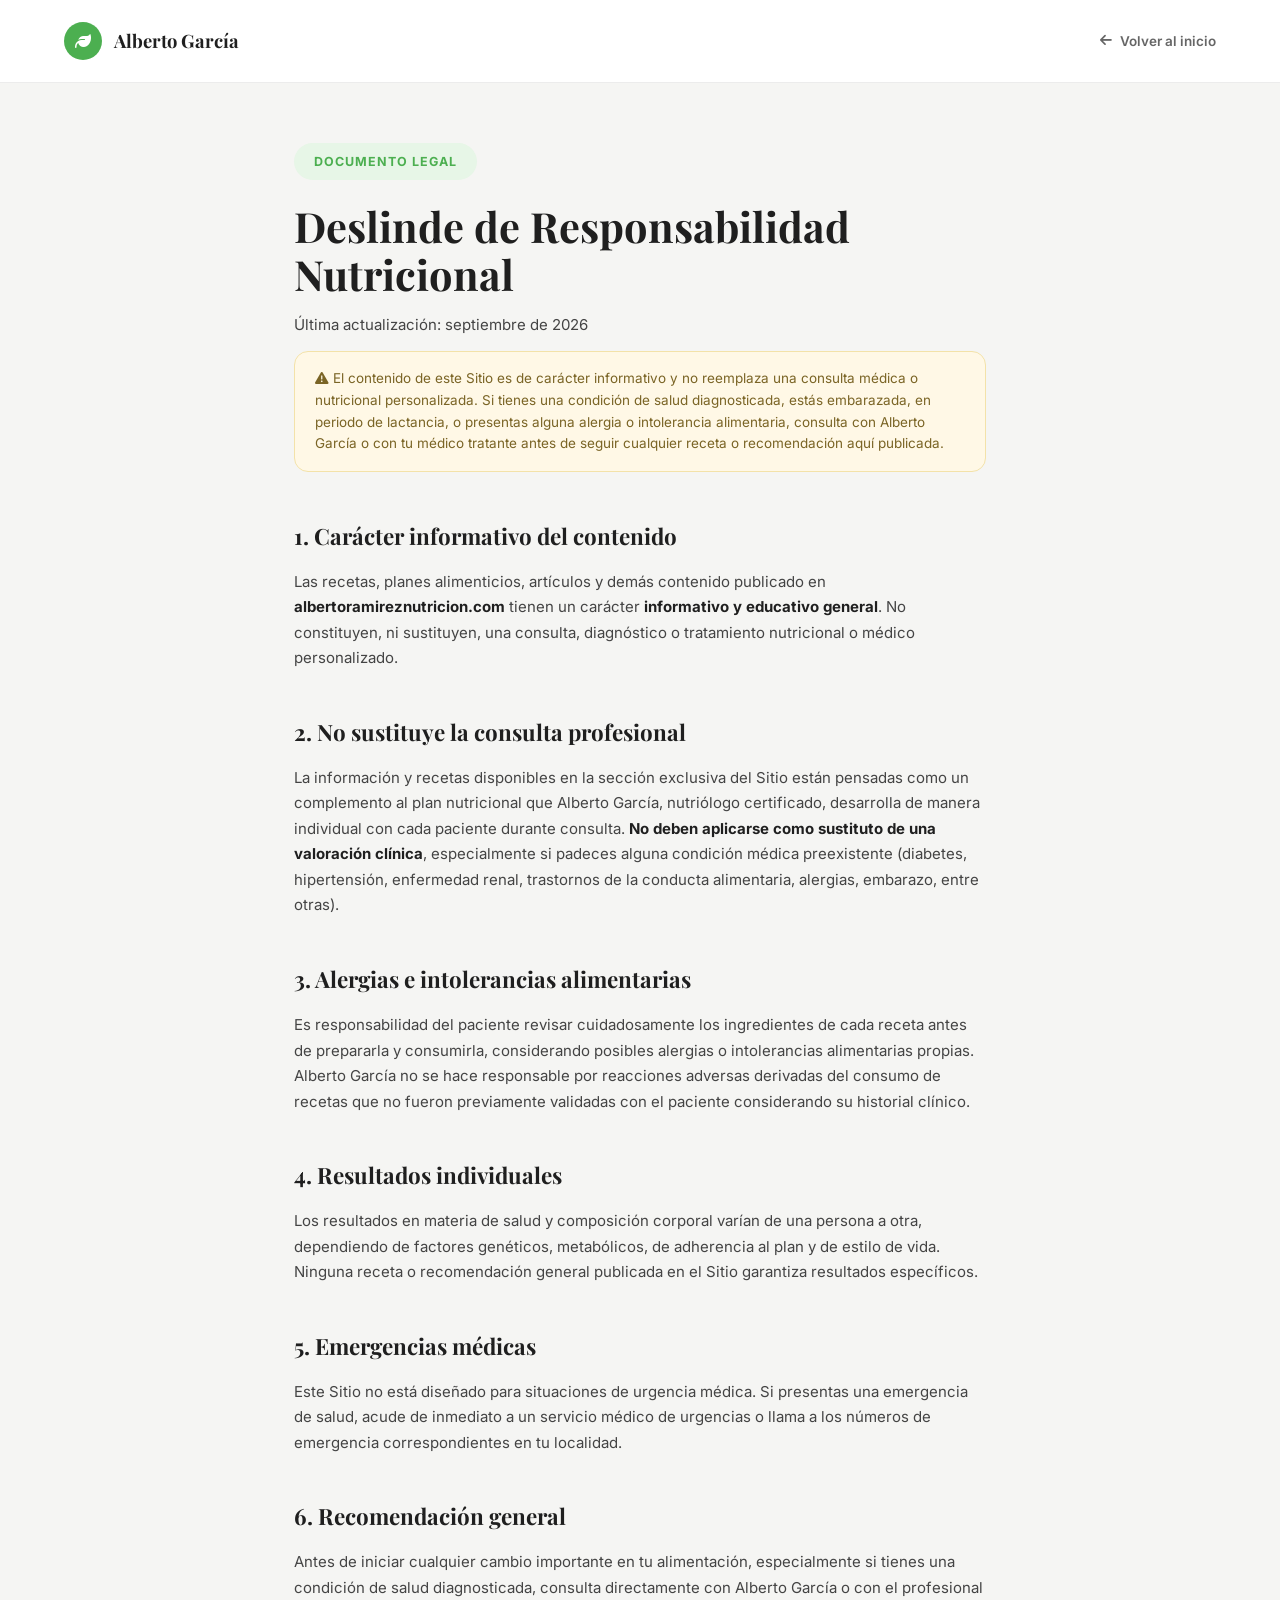
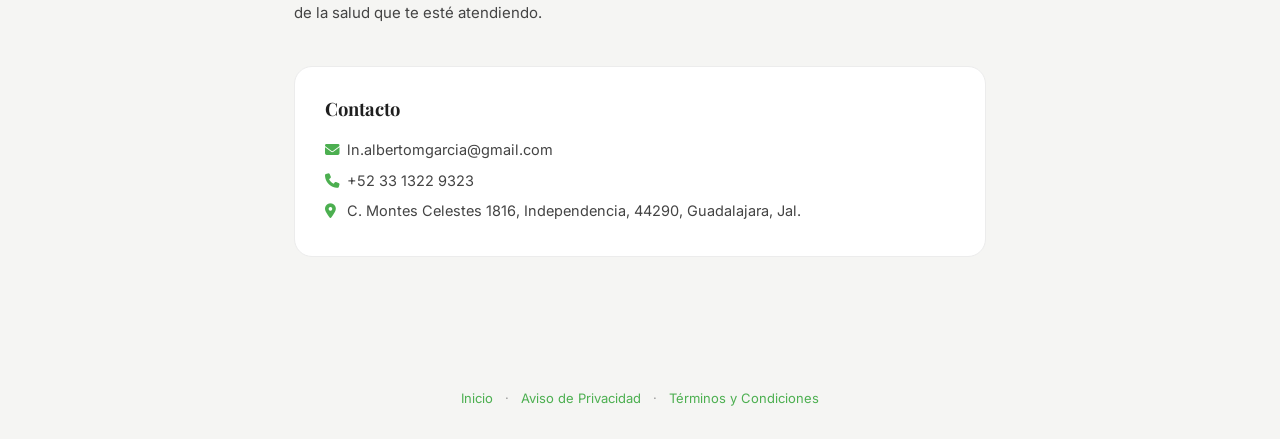
==== deslinde-responsabilidad.html @ ca7fb928 "Actualización de la página- Base de datos, Registro e Inicio de sesion, Terminos y condiciones" ====
<!DOCTYPE html>
<html lang="es">

<head>

<meta charset="UTF-8">
<meta name="viewport" content="width=device-width, initial-scale=1.0">

<title>Deslinde de Responsabilidad | Alberto García</title>

<link rel="icon" type="image/svg+xml" href="logo-nutriologo.svg">

<link rel="stylesheet" href="legal.css">

<link rel="preconnect" href="https://fonts.googleapis.com">
<link href="https://fonts.googleapis.com/css2?family=Playfair+Display:wght@600;700;800&family=Inter:wght@300;400;500;600;700&display=swap" rel="stylesheet">

<link rel="stylesheet" href="https://cdnjs.cloudflare.com/ajax/libs/font-awesome/6.5.1/css/all.min.css"/>

</head>

<body>

<header class="legal-header">

    <a href="index.html" class="legal-logo">
        <div class="legal-logo-icon"><i class="fa-solid fa-leaf"></i></div>
        <span>Alberto García</span>
    </a>

    <a href="index.html" class="legal-back">
        <i class="fa-solid fa-arrow-left"></i> Volver al inicio
    </a>

</header>

<div class="legal-wrapper">

    <span class="legal-badge">DOCUMENTO LEGAL</span>

    <h1>Deslinde de Responsabilidad Nutricional</h1>

    <p class="legal-updated">Última actualización: septiembre de 2026</p>

    <div class="legal-review-notice">
        <i class="fa-solid fa-triangle-exclamation"></i>
        El contenido de este Sitio es de carácter informativo y no reemplaza una consulta médica o nutricional personalizada. Si tienes una condición de salud diagnosticada, estás embarazada, en periodo de lactancia, o presentas alguna alergia o intolerancia alimentaria, consulta con Alberto García o con tu médico tratante antes de seguir cualquier receta o recomendación aquí publicada.
    </div>

    <h2>1. Carácter informativo del contenido</h2>
    <p>
        Las recetas, planes alimenticios, artículos y demás contenido publicado en <strong>albertoramireznutricion.com</strong> tienen un carácter <strong>informativo y educativo general</strong>. No constituyen, ni sustituyen, una consulta, diagnóstico o tratamiento nutricional o médico personalizado.
    </p>

    <h2>2. No sustituye la consulta profesional</h2>
    <p>
        La información y recetas disponibles en la sección exclusiva del Sitio están pensadas como un complemento al plan nutricional que Alberto García, nutriólogo certificado, desarrolla de manera individual con cada paciente durante consulta. <strong>No deben aplicarse como sustituto de una valoración clínica</strong>, especialmente si padeces alguna condición médica preexistente (diabetes, hipertensión, enfermedad renal, trastornos de la conducta alimentaria, alergias, embarazo, entre otras).
    </p>

    <h2>3. Alergias e intolerancias alimentarias</h2>
    <p>
        Es responsabilidad del paciente revisar cuidadosamente los ingredientes de cada receta antes de prepararla y consumirla, considerando posibles alergias o intolerancias alimentarias propias. Alberto García no se hace responsable por reacciones adversas derivadas del consumo de recetas que no fueron previamente validadas con el paciente considerando su historial clínico.
    </p>

    <h2>4. Resultados individuales</h2>
    <p>
        Los resultados en materia de salud y composición corporal varían de una persona a otra, dependiendo de factores genéticos, metabólicos, de adherencia al plan y de estilo de vida. Ninguna receta o recomendación general publicada en el Sitio garantiza resultados específicos.
    </p>

    <h2>5. Emergencias médicas</h2>
    <p>
        Este Sitio no está diseñado para situaciones de urgencia médica. Si presentas una emergencia de salud, acude de inmediato a un servicio médico de urgencias o llama a los números de emergencia correspondientes en tu localidad.
    </p>

    <h2>6. Recomendación general</h2>
    <p>
        Antes de iniciar cualquier cambio importante en tu alimentación, especialmente si tienes una condición de salud diagnosticada, consulta directamente con Alberto García o con el profesional de la salud que te esté atendiendo.
    </p>

    <div class="legal-contact-box">
        <h3>Contacto</h3>
        <p><i class="fa-solid fa-envelope"></i> ln.albertomgarcia@gmail.com</p>
        <p><i class="fa-solid fa-phone"></i> +52 33 1322 9323</p>
        <p><i class="fa-solid fa-location-dot"></i> C. Montes Celestes 1816, Independencia, 44290, Guadalajara, Jal.</p>
    </div>

</div>

<footer class="legal-footer">
    <a href="index.html">Inicio</a> ·
    <a href="aviso-privacidad.html">Aviso de Privacidad</a> ·
    <a href="terminos-condiciones.html">Términos y Condiciones</a>
</footer>

</body>
</html>
---- legal.css ----
@import url('https://fonts.googleapis.com/css2?family=Playfair+Display:wght@600;700;800&family=Inter:wght@300;400;500;600;700&display=swap');

*{
    margin: 0;
    padding: 0;
    box-sizing: border-box;
}

body{
    font-family: 'Inter', sans-serif;
    background: #f5f5f3;
    color: #1f1f1f;
    line-height: 1.7;
}

/* HEADER */

.legal-header{
    background: #fff;
    border-bottom: 1px solid #ececec;

    padding: 22px 5%;

    display: flex;
    align-items: center;
    justify-content: space-between;
}

.legal-logo{
    display: flex;
    align-items: center;
    gap: 12px;

    text-decoration: none;
    color: #1f1f1f;
}

.legal-logo-icon{
    width: 38px;
    height: 38px;

    border-radius: 50%;

    background: #4CAF50;
    color: #fff;

    display: flex;
    align-items: center;
    justify-content: center;
}

.legal-logo span{
    font-family: 'Playfair Display', serif;
    font-weight: 700;
    font-size: 1.15rem;
}

.legal-back{
    display: flex;
    align-items: center;
    gap: 8px;

    text-decoration: none;
    color: #666;

    font-size: 13.5px;
    font-weight: 600;

    transition: .3s;
}

.legal-back:hover{
    color: #4CAF50;
}

/* CONTENT */

.legal-wrapper{
    max-width: 820px;

    margin: 0 auto;

    padding: 60px 5% 100px;
}

.legal-badge{
    display: inline-block;

    background: #E7F6E7;
    color: #4CAF50;

    padding: 8px 20px;

    border-radius: 30px;

    font-size: 12.5px;
    font-weight: 700;
    letter-spacing: 1px;

    margin-bottom: 22px;
}

.legal-wrapper h1{
    font-family: 'Playfair Display', serif;
    font-size: 2.6rem;
    line-height: 1.15;

    margin-bottom: 14px;
}

.legal-updated{
    color: #888;
    font-size: 13.5px;
    margin-bottom: 12px;
}

.legal-review-notice{
    background: #FFF8E6;
    border: 1px solid #F3E2A9;
    color: #7a6425;

    padding: 16px 20px;

    border-radius: 14px;

    font-size: 13.5px;
    line-height: 1.6;

    margin-bottom: 45px;
}

.legal-wrapper h2{
    font-family: 'Playfair Display', serif;
    font-size: 1.4rem;

    margin-top: 42px;
    margin-bottom: 14px;

    color: #1f1f1f;
}

.legal-wrapper p{
    color: #444;
    font-size: 15px;
    margin-bottom: 14px;
}

.legal-wrapper ul{
    color: #444;
    font-size: 15px;

    margin: 0 0 14px 22px;
}

.legal-wrapper li{
    margin-bottom: 8px;
}

.legal-wrapper strong{
    color: #1f1f1f;
}

.legal-contact-box{
    margin-top: 40px;

    background: #fff;
    border: 1px solid #ececec;

    border-radius: 18px;

    padding: 26px 30px;
}

.legal-contact-box h3{
    font-family: 'Playfair Display', serif;
    font-size: 1.15rem;

    margin-bottom: 14px;
}

.legal-contact-box p{
    margin-bottom: 6px;
    font-size: 14.5px;
}

.legal-contact-box i{
    color: #4CAF50;
    width: 18px;
}

/* FOOTER */

.legal-footer{
    text-align: center;

    padding: 30px 5%;

    color: #999;

    font-size: 13px;
}

.legal-footer a{
    color: #4CAF50;
    text-decoration: none;
    margin: 0 8px;
}

@media(max-width: 600px){

    .legal-wrapper h1{
        font-size: 2rem;
    }

    .legal-header{
        flex-direction: column;
        gap: 14px;
    }

}
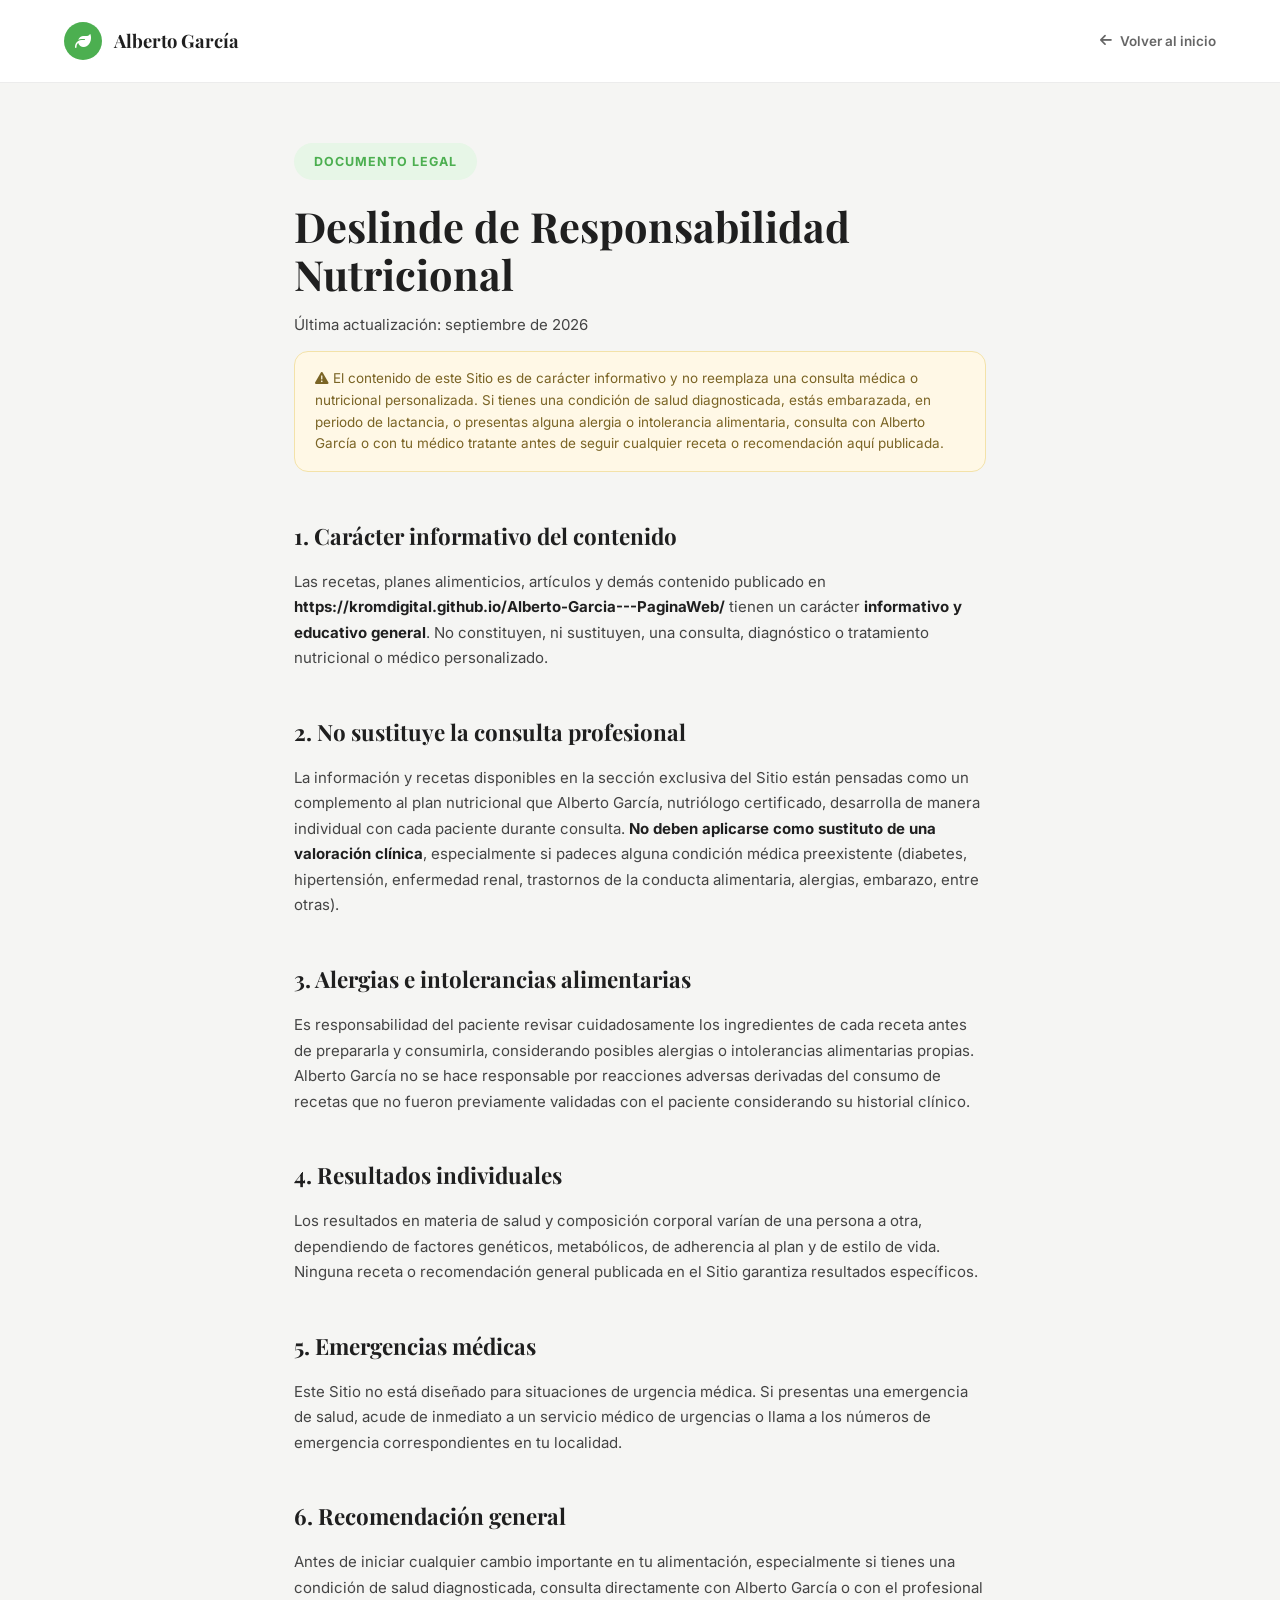
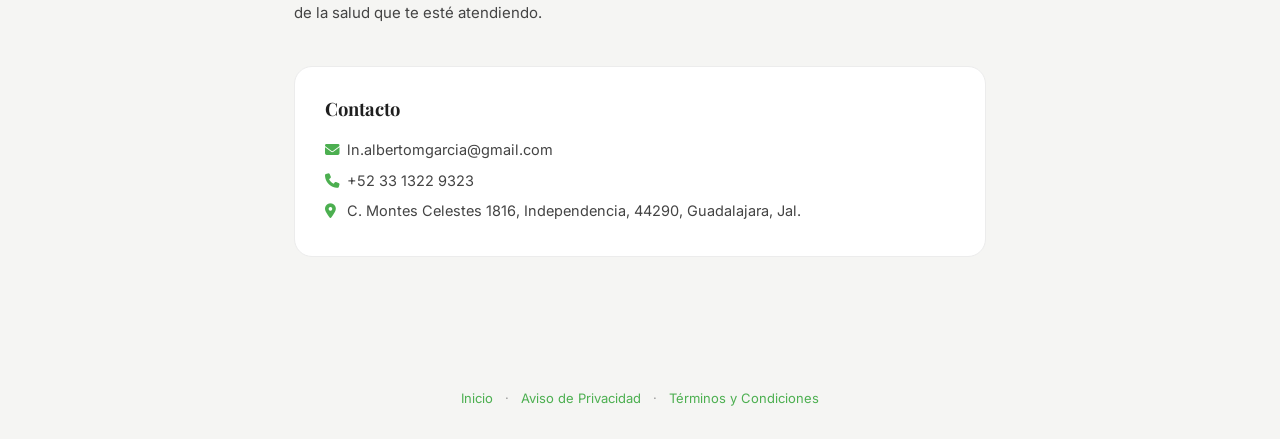
==== commit 55d9e33b: "Actualización de la página-Terminos y condiciones" ====
--- a/deslinde-responsabilidad.html
+++ b/deslinde-responsabilidad.html
@@ -49,7 +49,7 @@
 
     <h2>1. Carácter informativo del contenido</h2>
     <p>
-        Las recetas, planes alimenticios, artículos y demás contenido publicado en <strong>albertoramireznutricion.com</strong> tienen un carácter <strong>informativo y educativo general</strong>. No constituyen, ni sustituyen, una consulta, diagnóstico o tratamiento nutricional o médico personalizado.
+        Las recetas, planes alimenticios, artículos y demás contenido publicado en <strong>https://kromdigital.github.io/Alberto-Garcia---PaginaWeb/</strong> tienen un carácter <strong>informativo y educativo general</strong>. No constituyen, ni sustituyen, una consulta, diagnóstico o tratamiento nutricional o médico personalizado.
     </p>
 
     <h2>2. No sustituye la consulta profesional</h2>
